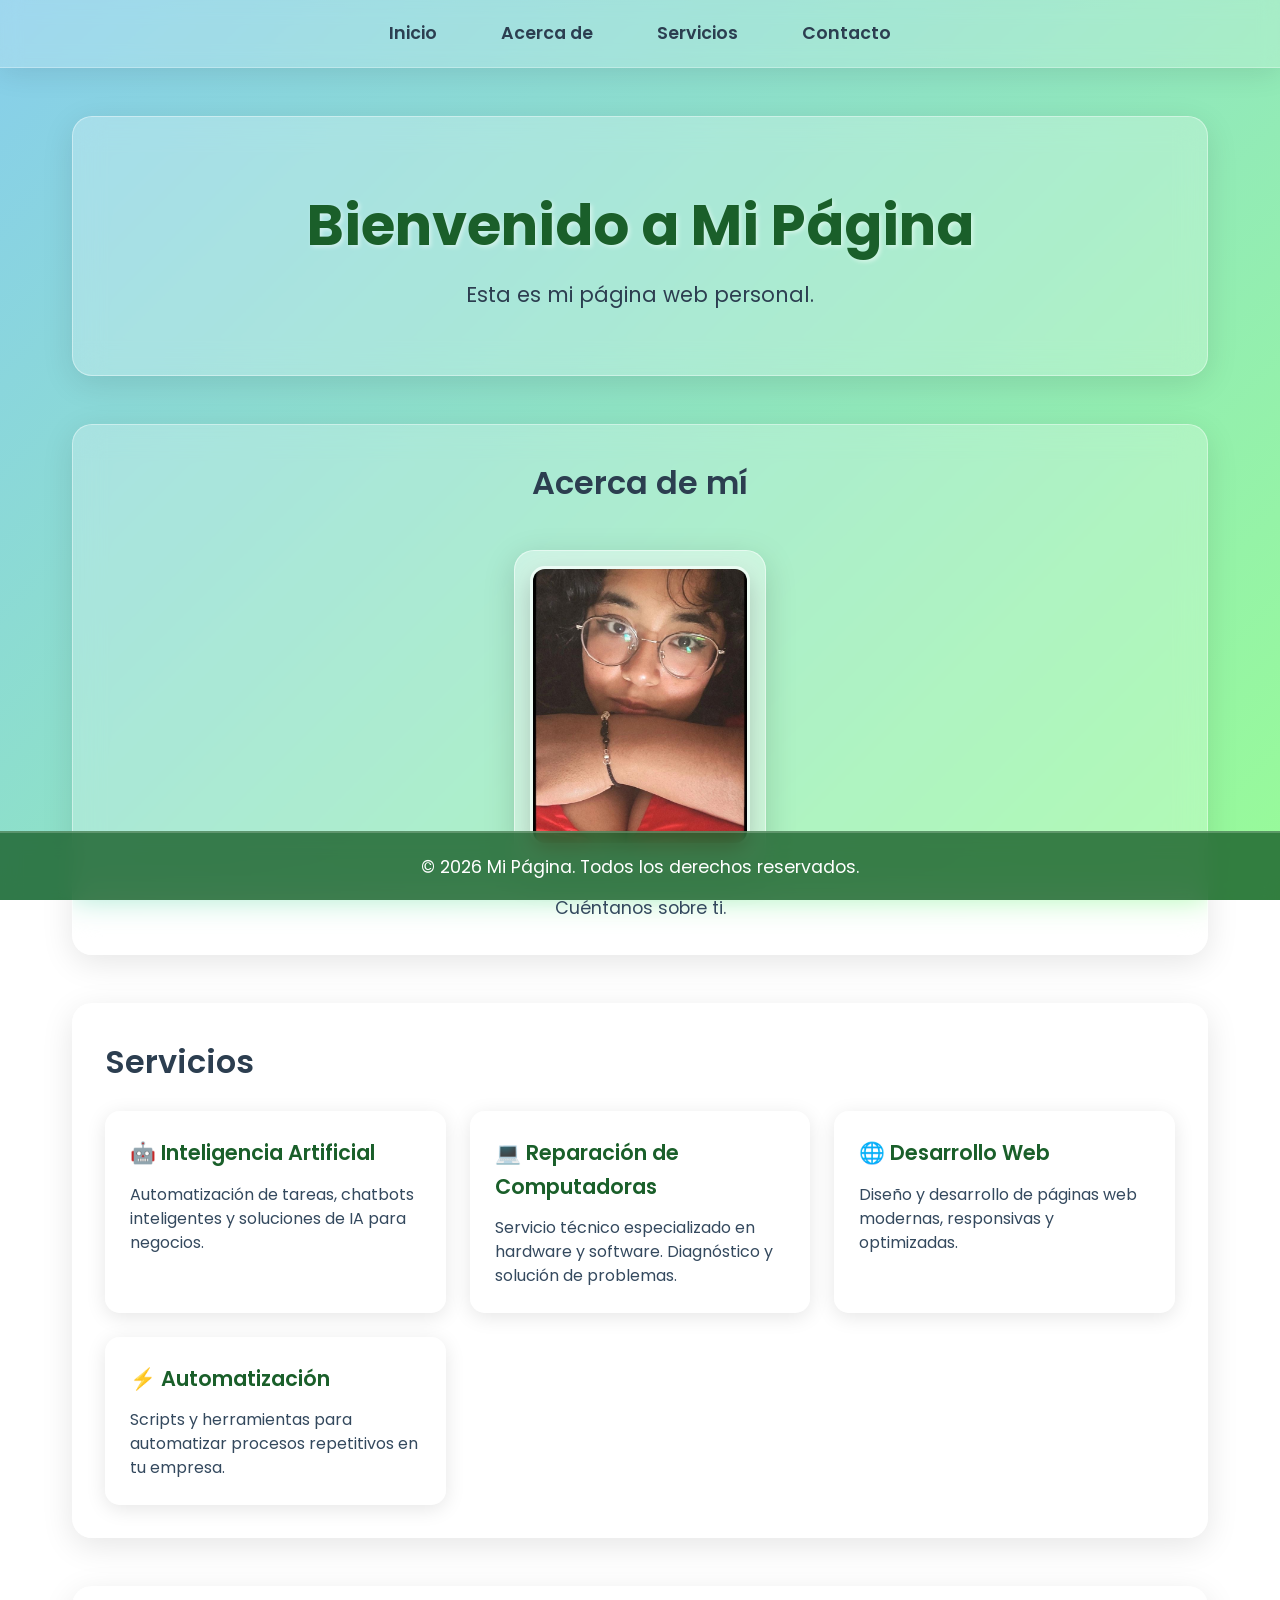
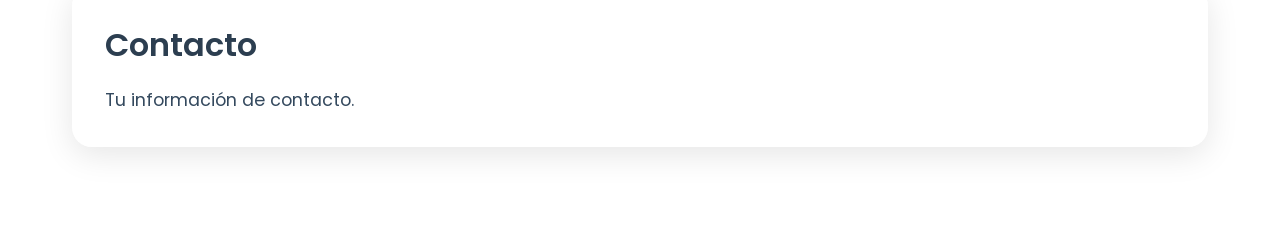
==== index.html @ 8bac6af7 "Subiendo mi página principal" ====
<!DOCTYPE html>
<html lang="es">
<head>
    <meta charset="UTF-8">
    <meta name="viewport" content="width=device-width, initial-scale=1.0">
    <title>Mi Página</title>
    <link rel="stylesheet" href="styles.css">
</head>
<body>
    <header>
        <nav>
            <ul>
                <li><a href="#inicio">Inicio</a></li>
                <li><a href="#acerca">Acerca de</a></li>
                <li><a href="#servicios">Servicios</a></li>
                <li><a href="#contacto">Contacto</a></li>
            </ul>
        </nav>
    </header>

    <main>
        <section id="inicio">
            <h1>Bienvenido a Mi Página</h1>
            <p>Esta es mi página web personal.</p>
        </section>

        <section id="acerca">
            <h2>Acerca de mí</h2>
            <div class="image-container">
                <img src="profile.jpg" alt="Imagen de perfil" class="profile-image">
            </div>
            <p>Cuéntanos sobre ti.</p>
        </section>

        <section id="servicios">
            <h2>Servicios</h2>
            <div class="services-grid">
                <div class="service-card">
                    <h3>🤖 Inteligencia Artificial</h3>
                    <p>Automatización de tareas, chatbots inteligentes y soluciones de IA para negocios.</p>
                </div>
                <div class="service-card">
                    <h3>💻 Reparación de Computadoras</h3>
                    <p>Servicio técnico especializado en hardware y software. Diagnóstico y solución de problemas.</p>
                </div>
                <div class="service-card">
                    <h3>🌐 Desarrollo Web</h3>
                    <p>Diseño y desarrollo de páginas web modernas, responsivas y optimizadas.</p>
                </div>
                <div class="service-card">
                    <h3>⚡ Automatización</h3>
                    <p>Scripts y herramientas para automatizar procesos repetitivos en tu empresa.</p>
                </div>
            </div>
        </section>

        <section id="contacto">
            <h2>Contacto</h2>
            <p>Tu información de contacto.</p>
        </section>
    </main>

    <footer>
        <p>&copy; 2026 Mi Página. Todos los derechos reservados.</p>
    </footer>
</body>
</html>
---- styles.css ----
/* styles.css - Diseño moderno con glassmorphism */
@import url('https://fonts.googleapis.com/css2?family=Poppins:wght@300;400;600;700&display=swap');

* {
    margin: 0;
    padding: 0;
    box-sizing: border-box;
}

body {
    font-family: 'Poppins', sans-serif;
    line-height: 1.6;
    color: #2c3e50;
    min-height: 100vh;
    background: linear-gradient(135deg, #87CEEB 0%, #98FB98 100%);
    background-attachment: fixed;
}

header {
    background: rgba(255, 255, 255, 0.2);
    backdrop-filter: blur(10px);
    -webkit-backdrop-filter: blur(10px);
    color: #2c3e50;
    padding: 1.2rem 2rem;
    border-bottom: 1px solid rgba(255, 255, 255, 0.3);
    box-shadow: 0 4px 30px rgba(0, 0, 0, 0.1);
}

header nav ul {
    list-style: none;
    display: flex;
    gap: 2rem;
    justify-content: center;
}

header nav a {
    color: #2c3e50;
    text-decoration: none;
    font-weight: 600;
    font-size: 1.1rem;
    transition: all 0.3s ease;
    padding: 0.5rem 1rem;
    border-radius: 25px;
}

header nav a:hover {
    background: rgba(255, 255, 255, 0.3);
    color: #1a5f2a;
}

main {
    padding: 3rem 2rem;
    max-width: 1200px;
    margin: 0 auto;
}

section {
    margin-bottom: 3rem;
    background: rgba(255, 255, 255, 0.25);
    backdrop-filter: blur(15px);
    -webkit-backdrop-filter: blur(15px);
    border-radius: 20px;
    padding: 2rem;
    border: 1px solid rgba(255, 255, 255, 0.4);
    box-shadow: 0 8px 32px rgba(0, 0, 0, 0.1);
}

h1 {
    font-size: 3rem;
    font-weight: 700;
    color: #1a5f2a;
    text-shadow: 2px 2px 4px rgba(255, 255, 255, 0.5);
    margin-bottom: 0.5rem;
}

h2 {
    font-size: 2rem;
    font-weight: 600;
    color: #2c3e50;
    margin-bottom: 1rem;
}

p {
    font-size: 1.1rem;
    color: #34495e;
    font-weight: 400;
}

#inicio {
    text-align: center;
    padding: 4rem 2rem;
}

#inicio h1 {
    font-size: 3.5rem;
}

#inicio p {
    font-size: 1.3rem;
    color: #2c3e50;
}

#acerca {
    text-align: center;
}

.image-container {
    display: inline-block;
    margin: 25px 0;
    background: rgba(255, 255, 255, 0.3);
    backdrop-filter: blur(20px);
    -webkit-backdrop-filter: blur(20px);
    border-radius: 20px;
    padding: 15px;
    border: 1px solid rgba(255, 255, 255, 0.5);
    box-shadow: 0 8px 32px rgba(0, 0, 0, 0.15);
}

.profile-image {
    width: 220px;
    height: 280px;
    object-fit: cover;
    border-radius: 15px;
    border: 3px solid rgba(255, 255, 255, 0.6);
    box-shadow: 0 10px 25px rgba(0, 0, 0, 0.2);
    transition: all 0.4s ease;
}

.profile-image:hover {
    transform: scale(1.05);
    box-shadow: 0 15px 35px rgba(0, 0, 0, 0.3);
}

footer {
    background: rgba(26, 95, 42, 0.8);
    backdrop-filter: blur(10px);
    -webkit-backdrop-filter: blur(10px);
    color: white;
    text-align: center;
    padding: 1.2rem;
    position: fixed;
    bottom: 0;
    width: 100%;
    font-weight: 500;
    border-top: 2px solid rgba(255, 255, 255, 0.2);
}

footer p {
    color: white;
}

/* Sección de Servicios */
.services-grid {
    display: grid;
    grid-template-columns: repeat(auto-fit, minmax(250px, 1fr));
    gap: 1.5rem;
    margin-top: 1.5rem;
}

.service-card {
    background: rgba(255, 255, 255, 0.3);
    backdrop-filter: blur(15px);
    -webkit-backdrop-filter: blur(15px);
    border-radius: 15px;
    padding: 1.5rem;
    border: 1px solid rgba(255, 255, 255, 0.5);
    box-shadow: 0 4px 20px rgba(0, 0, 0, 0.1);
    transition: all 0.3s ease;
}

.service-card:hover {
    transform: translateY(-5px);
    box-shadow: 0 8px 30px rgba(0, 0, 0, 0.2);
    background: rgba(255, 255, 255, 0.4);
}

.service-card h3 {
    font-size: 1.3rem;
    color: #1a5f2a;
    margin-bottom: 0.8rem;
    font-weight: 600;
}

.service-card p {
    font-size: 1rem;
    color: #34495e;
    line-height: 1.5;
}
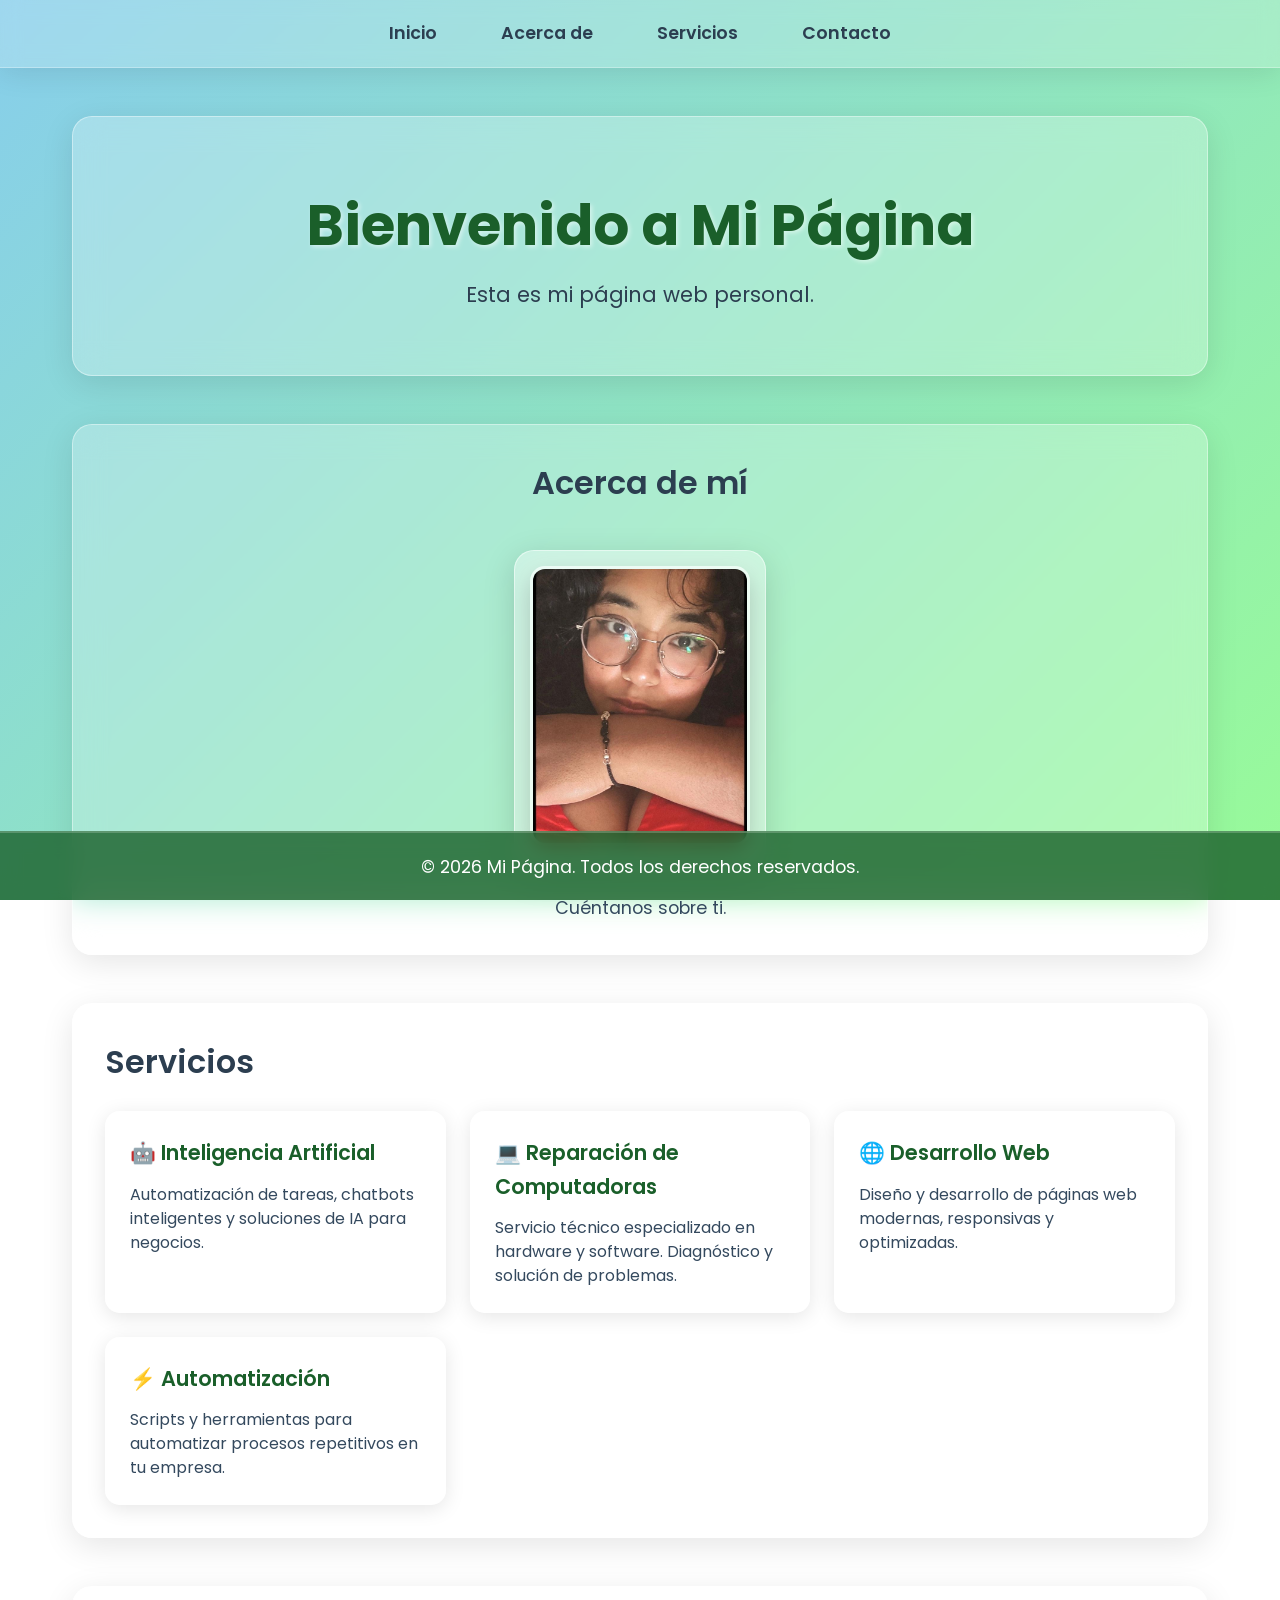
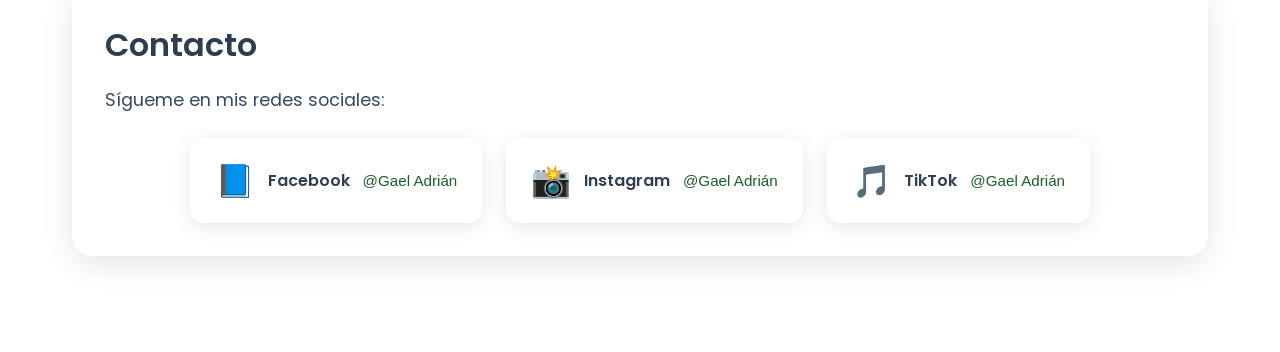
==== commit 165ae5ad: "Agregando sección de contacto con redes sociales" ====
--- a/index.html
+++ b/index.html
@@ -56,7 +56,24 @@
 
         <section id="contacto">
             <h2>Contacto</h2>
-            <p>Tu información de contacto.</p>
+            <p>Sígueme en mis redes sociales:</p>
+            <div class="social-links">
+                <div class="social-item">
+                    <span class="social-icon">📘</span>
+                    <span class="social-name">Facebook</span>
+                    <span class="social-user">@Gael Adrián</span>
+                </div>
+                <div class="social-item">
+                    <span class="social-icon">📸</span>
+                    <span class="social-name">Instagram</span>
+                    <span class="social-user">@Gael Adrián</span>
+                </div>
+                <div class="social-item">
+                    <span class="social-icon">🎵</span>
+                    <span class="social-name">TikTok</span>
+                    <span class="social-user">@Gael Adrián</span>
+                </div>
+            </div>
         </section>
     </main>
 
--- a/styles.css
+++ b/styles.css
@@ -185,4 +185,49 @@
     font-size: 1rem;
     color: #34495e;
     line-height: 1.5;
+}
+
+/* Sección de Contacto - Redes Sociales */
+.social-links {
+    display: flex;
+    flex-wrap: wrap;
+    gap: 1.5rem;
+    justify-content: center;
+    margin-top: 1.5rem;
+}
+
+.social-item {
+    background: rgba(255, 255, 255, 0.3);
+    backdrop-filter: blur(15px);
+    -webkit-backdrop-filter: blur(15px);
+    border-radius: 15px;
+    padding: 1rem 1.5rem;
+    border: 1px solid rgba(255, 255, 255, 0.5);
+    box-shadow: 0 4px 20px rgba(0, 0, 0, 0.1);
+    display: flex;
+    align-items: center;
+    gap: 0.8rem;
+    transition: all 0.3s ease;
+}
+
+.social-item:hover {
+    transform: translateY(-3px);
+    box-shadow: 0 8px 25px rgba(0, 0, 0, 0.15);
+    background: rgba(255, 255, 255, 0.4);
+}
+
+.social-icon {
+    font-size: 2rem;
+}
+
+.social-name {
+    font-weight: 600;
+    color: #2c3e50;
+    font-size: 1rem;
+}
+
+.social-user {
+    color: #1a5f2a;
+    font-weight: 500;
+    font-size: 0.95rem;
 }
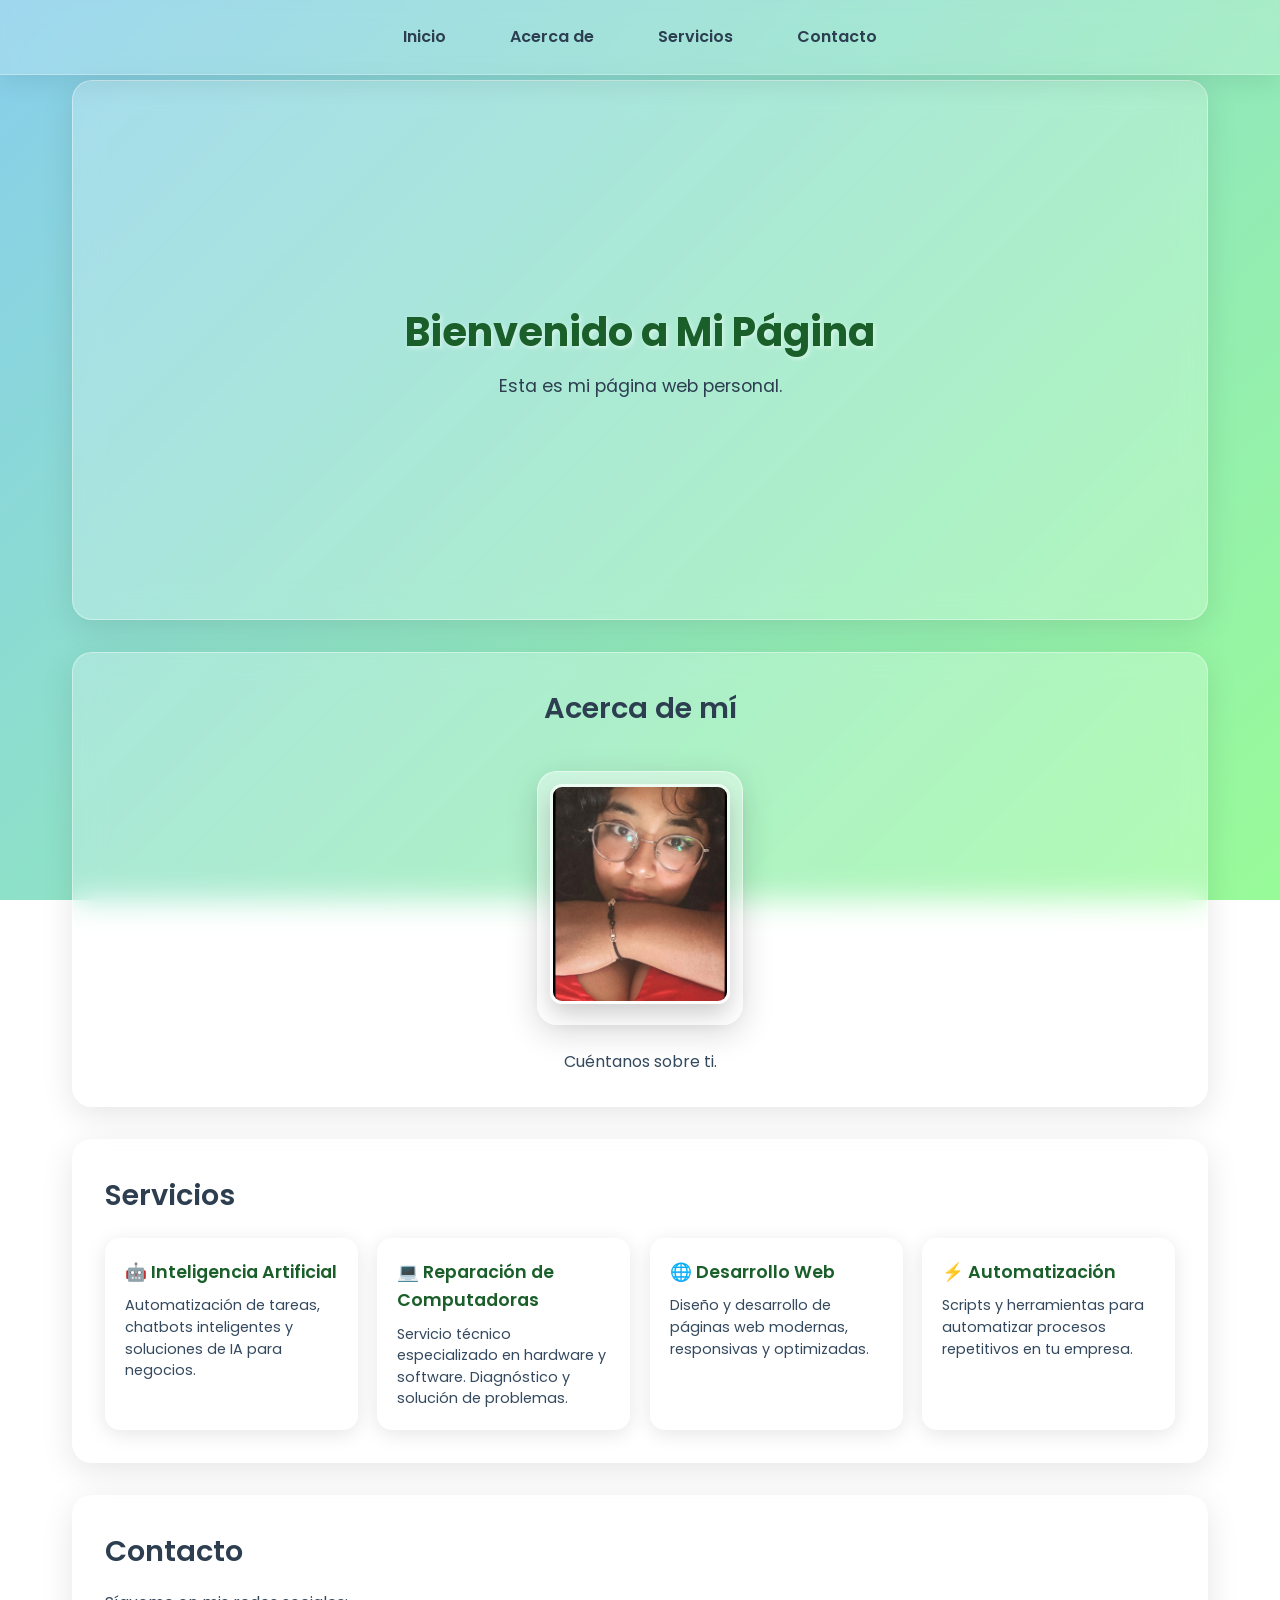
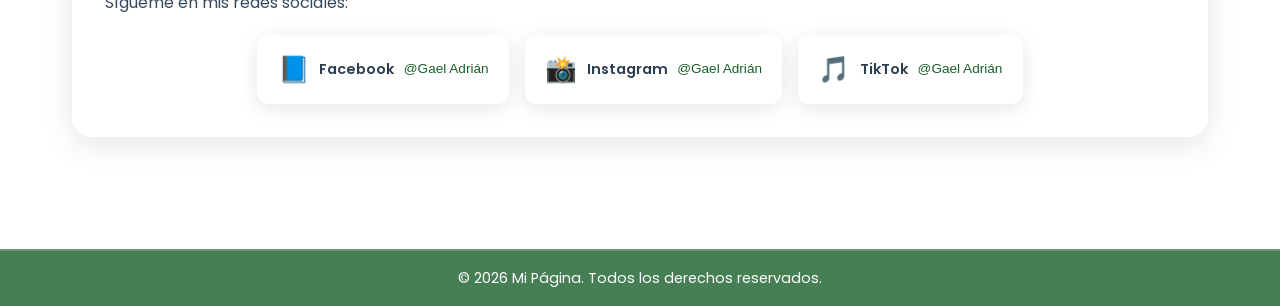
==== commit 4b082d85: "Página adaptativa para móviles con menú hamburguesa" ====
--- a/index.html
+++ b/index.html
@@ -8,7 +8,7 @@
 </head>
 <body>
     <header>
-        <nav>
+        <nav id="nav-menu">
             <ul>
                 <li><a href="#inicio">Inicio</a></li>
                 <li><a href="#acerca">Acerca de</a></li>
@@ -16,6 +16,11 @@
                 <li><a href="#contacto">Contacto</a></li>
             </ul>
         </nav>
+        <button class="menu-toggle" id="menu-toggle" aria-label="Menú">
+            <span></span>
+            <span></span>
+            <span></span>
+        </button>
     </header>
 
     <main>
@@ -81,4 +86,28 @@
         <p>&copy; 2026 Mi Página. Todos los derechos reservados.</p>
     </footer>
 </body>
+
+<script>
+        // Menú hamburguesa
+        const menuToggle = document.getElementById('menu-toggle');
+        const navMenu = document.getElementById('nav-menu');
+
+        menuToggle.addEventListener('click', () => {
+            navMenu.classList.toggle('active');
+        });
+
+        // Cerrar menú al hacer clic en un enlace
+        document.querySelectorAll('#nav-menu a').forEach(link => {
+            link.addEventListener('click', () => {
+                navMenu.classList.remove('active');
+            });
+        });
+
+        // Cerrar menú al hacer clic fuera
+        document.addEventListener('click', (e) => {
+            if (!menuToggle.contains(e.target) && !navMenu.contains(e.target)) {
+                navMenu.classList.remove('active');
+            }
+        });
+    </script>
 </html>
--- a/styles.css
+++ b/styles.css
@@ -1,4 +1,4 @@
-/* styles.css - Diseño moderno con glassmorphism */
+/* styles.css - Diseño moderno con glassmorphism y responsive */
 @import url('https://fonts.googleapis.com/css2?family=Poppins:wght@300;400;600;700&display=swap');
 
 * {
@@ -7,6 +7,10 @@
     box-sizing: border-box;
 }
 
+html {
+    scroll-behavior: smooth;
+}
+
 body {
     font-family: 'Poppins', sans-serif;
     line-height: 1.6;
@@ -16,14 +20,20 @@
     background-attachment: fixed;
 }
 
+/* Header y Navegación */
 header {
     background: rgba(255, 255, 255, 0.2);
     backdrop-filter: blur(10px);
     -webkit-backdrop-filter: blur(10px);
     color: #2c3e50;
-    padding: 1.2rem 2rem;
+    padding: 1rem 2rem;
     border-bottom: 1px solid rgba(255, 255, 255, 0.3);
     box-shadow: 0 4px 30px rgba(0, 0, 0, 0.1);
+    position: fixed;
+    top: 0;
+    left: 0;
+    right: 0;
+    z-index: 1000;
 }
 
 header nav ul {
@@ -31,16 +41,18 @@
     display: flex;
     gap: 2rem;
     justify-content: center;
+    flex-wrap: wrap;
 }
 
 header nav a {
     color: #2c3e50;
     text-decoration: none;
     font-weight: 600;
-    font-size: 1.1rem;
+    font-size: 1rem;
     transition: all 0.3s ease;
     padding: 0.5rem 1rem;
     border-radius: 25px;
+    display: inline-block;
 }
 
 header nav a:hover {
@@ -48,14 +60,35 @@
     color: #1a5f2a;
 }
 
+/* Menú hamburguesa para móvil */
+.menu-toggle {
+    display: none;
+    flex-direction: column;
+    cursor: pointer;
+    padding: 0.5rem;
+    background: none;
+    border: none;
+}
+
+.menu-toggle span {
+    width: 25px;
+    height: 3px;
+    background: #2c3e50;
+    margin: 3px 0;
+    border-radius: 2px;
+    transition: 0.3s;
+}
+
+/* Main */
 main {
-    padding: 3rem 2rem;
+    padding: 5rem 2rem 3rem;
     max-width: 1200px;
     margin: 0 auto;
 }
 
+/* Secciones */
 section {
-    margin-bottom: 3rem;
+    margin-bottom: 2rem;
     background: rgba(255, 255, 255, 0.25);
     backdrop-filter: blur(15px);
     -webkit-backdrop-filter: blur(15px);
@@ -65,8 +98,9 @@
     box-shadow: 0 8px 32px rgba(0, 0, 0, 0.1);
 }
 
+/* Títulos y textos */
 h1 {
-    font-size: 3rem;
+    font-size: 2.5rem;
     font-weight: 700;
     color: #1a5f2a;
     text-shadow: 2px 2px 4px rgba(255, 255, 255, 0.5);
@@ -74,87 +108,96 @@
 }
 
 h2 {
-    font-size: 2rem;
+    font-size: 1.8rem;
     font-weight: 600;
     color: #2c3e50;
     margin-bottom: 1rem;
 }
 
 p {
-    font-size: 1.1rem;
+    font-size: 1rem;
     color: #34495e;
     font-weight: 400;
 }
 
+/* Sección Inicio */
 #inicio {
     text-align: center;
-    padding: 4rem 2rem;
+    padding: 3rem 1.5rem;
+    min-height: 60vh;
+    display: flex;
+    flex-direction: column;
+    justify-content: center;
 }
 
 #inicio h1 {
-    font-size: 3.5rem;
+    font-size: 2.5rem;
 }
 
 #inicio p {
-    font-size: 1.3rem;
-    color: #2c3e50;
-}
-
+    font-size: 1.1rem;
+    color: #2c3e50;
+}
+
+/* Sección Acerca */
 #acerca {
     text-align: center;
 }
 
+/* Imagen de perfil */
 .image-container {
     display: inline-block;
-    margin: 25px 0;
+    margin: 1.5rem 0;
     background: rgba(255, 255, 255, 0.3);
     backdrop-filter: blur(20px);
     -webkit-backdrop-filter: blur(20px);
     border-radius: 20px;
-    padding: 15px;
+    padding: 12px;
     border: 1px solid rgba(255, 255, 255, 0.5);
     box-shadow: 0 8px 32px rgba(0, 0, 0, 0.15);
 }
 
 .profile-image {
-    width: 220px;
-    height: 280px;
+    width: 180px;
+    height: 220px;
     object-fit: cover;
-    border-radius: 15px;
+    border-radius: 12px;
     border: 3px solid rgba(255, 255, 255, 0.6);
     box-shadow: 0 10px 25px rgba(0, 0, 0, 0.2);
     transition: all 0.4s ease;
 }
 
 .profile-image:hover {
-    transform: scale(1.05);
+    transform: scale(1.03);
     box-shadow: 0 15px 35px rgba(0, 0, 0, 0.3);
 }
 
+/* Footer */
 footer {
     background: rgba(26, 95, 42, 0.8);
     backdrop-filter: blur(10px);
     -webkit-backdrop-filter: blur(10px);
     color: white;
     text-align: center;
-    padding: 1.2rem;
-    position: fixed;
-    bottom: 0;
+    padding: 1rem;
+    position: relative;
     width: 100%;
     font-weight: 500;
     border-top: 2px solid rgba(255, 255, 255, 0.2);
+    margin-top: 2rem;
 }
 
 footer p {
     color: white;
+    font-size: 0.9rem;
 }
 
 /* Sección de Servicios */
 .services-grid {
     display: grid;
-    grid-template-columns: repeat(auto-fit, minmax(250px, 1fr));
-    gap: 1.5rem;
-    margin-top: 1.5rem;
+    grid-template-columns: repeat(auto-fit, minmax(220px, 1fr));
+    gap: 1.2rem;
+    margin-top: 1.2rem;
 }
 
 .service-card {
@@ -162,7 +205,7 @@
     backdrop-filter: blur(15px);
     -webkit-backdrop-filter: blur(15px);
     border-radius: 15px;
-    padding: 1.5rem;
+    padding: 1.2rem;
     border: 1px solid rgba(255, 255, 255, 0.5);
     box-shadow: 0 4px 20px rgba(0, 0, 0, 0.1);
     transition: all 0.3s ease;
@@ -175,14 +218,14 @@
 }
 
 .service-card h3 {
-    font-size: 1.3rem;
+    font-size: 1.1rem;
     color: #1a5f2a;
-    margin-bottom: 0.8rem;
+    margin-bottom: 0.6rem;
     font-weight: 600;
 }
 
 .service-card p {
-    font-size: 1rem;
+    font-size: 0.9rem;
     color: #34495e;
     line-height: 1.5;
 }
@@ -191,22 +234,22 @@
 .social-links {
     display: flex;
     flex-wrap: wrap;
-    gap: 1.5rem;
+    gap: 1rem;
     justify-content: center;
-    margin-top: 1.5rem;
+    margin-top: 1.2rem;
 }
 
 .social-item {
     background: rgba(255, 255, 255, 0.3);
     backdrop-filter: blur(15px);
     -webkit-backdrop-filter: blur(15px);
-    border-radius: 15px;
-    padding: 1rem 1.5rem;
+    border-radius: 12px;
+    padding: 0.8rem 1.2rem;
     border: 1px solid rgba(255, 255, 255, 0.5);
     box-shadow: 0 4px 20px rgba(0, 0, 0, 0.1);
     display: flex;
     align-items: center;
-    gap: 0.8rem;
+    gap: 0.6rem;
     transition: all 0.3s ease;
 }
 
@@ -217,17 +260,235 @@
 }
 
 .social-icon {
-    font-size: 2rem;
+    font-size: 1.6rem;
 }
 
 .social-name {
     font-weight: 600;
     color: #2c3e50;
-    font-size: 1rem;
+    font-size: 0.9rem;
 }
 
 .social-user {
     color: #1a5f2a;
     font-weight: 500;
-    font-size: 0.95rem;
+    font-size: 0.85rem;
+}
+
+/* ============================================
+   MEDIA QUERIES - RESPONSIVE TABLETS Y MÓVILES
+   ============================================ */
+
+/* Tablets pequeñas y móviles grandes */
+@media (max-width: 768px) {
+    header {
+        padding: 0.8rem 1rem;
+    }
+
+    header nav {
+        display: none;
+        position: absolute;
+        top: 100%;
+        left: 0;
+        right: 0;
+        background: rgba(255, 255, 255, 0.95);
+        backdrop-filter: blur(15px);
+        -webkit-backdrop-filter: blur(15px);
+        padding: 1rem;
+        border-bottom: 1px solid rgba(255, 255, 255, 0.3);
+        box-shadow: 0 8px 32px rgba(0, 0, 0, 0.15);
+    }
+
+    header nav.active {
+        display: block;
+    }
+
+    header nav ul {
+        flex-direction: column;
+        gap: 0.5rem;
+        align-items: center;
+    }
+
+    header nav a {
+        display: block;
+        padding: 0.6rem 1.5rem;
+        font-size: 1rem;
+        width: 100%;
+        text-align: center;
+    }
+
+    .menu-toggle {
+        display: flex;
+        position: absolute;
+        right: 1rem;
+        top: 50%;
+        transform: translateY(-50%);
+    }
+
+    main {
+        padding: 4.5rem 1rem 2rem;
+    }
+
+    section {
+        padding: 1.5rem;
+        margin-bottom: 1.5rem;
+        border-radius: 15px;
+    }
+
+    h1 {
+        font-size: 2rem;
+    }
+
+    h2 {
+        font-size: 1.5rem;
+    }
+
+    #inicio {
+        padding: 2rem 1rem;
+        min-height: 50vh;
+    }
+
+    #inicio h1 {
+        font-size: 2rem;
+    }
+
+    #inicio p {
+        font-size: 1rem;
+    }
+
+    .profile-image {
+        width: 150px;
+        height: 180px;
+    }
+
+    .services-grid {
+        grid-template-columns: 1fr;
+        gap: 1rem;
+    }
+
+    .service-card {
+        padding: 1rem;
+    }
+
+    .service-card h3 {
+        font-size: 1rem;
+    }
+
+    .service-card p {
+        font-size: 0.85rem;
+    }
+
+    .social-links {
+        flex-direction: column;
+        align-items: center;
+    }
+
+    .social-item {
+        width: 100%;
+        max-width: 280px;
+        justify-content: flex-start;
+        padding: 0.8rem 1rem;
+    }
+}
+
+/* Móviles pequeños */
+@media (max-width: 480px) {
+    header {
+        padding: 0.6rem 0.8rem;
+    }
+
+    header nav a {
+        font-size: 0.95rem;
+        padding: 0.5rem 1rem;
+    }
+
+    main {
+        padding: 4rem 0.8rem 1.5rem;
+    }
+
+    section {
+        padding: 1.2rem;
+        border-radius: 12px;
+    }
+
+    h1 {
+        font-size: 1.7rem;
+    }
+
+    h2 {
+        font-size: 1.3rem;
+    }
+
+    p {
+        font-size: 0.9rem;
+    }
+
+    #inicio {
+        padding: 1.5rem 0.8rem;
+    }
+
+    #inicio h1 {
+        font-size: 1.7rem;
+    }
+
+    .image-container {
+        padding: 10px;
+        border-radius: 15px;
+    }
+
+    .profile-image {
+        width: 130px;
+        height: 160px;
+        border-radius: 10px;
+    }
+
+    .service-card h3 {
+        font-size: 0.95rem;
+    }
+
+    .service-card p {
+        font-size: 0.8rem;
+    }
+
+    .social-icon {
+        font-size: 1.4rem;
+    }
+
+    .social-name {
+        font-size: 0.85rem;
+    }
+
+    .social-user {
+        font-size: 0.8rem;
+    }
+
+    footer {
+        padding: 0.8rem;
+    }
+
+    footer p {
+        font-size: 0.8rem;
+    }
+}
+
+/* Orientación landscape en móviles */
+@media (max-height: 500px) and (orientation: landscape) {
+    #inicio {
+        min-height: auto;
+        padding: 1.5rem 1rem;
+    }
+
+    main {
+        padding-top: 3.5rem;
+    }
+}
+
+/* Animaciones suaves */
+@media (prefers-reduced-motion: no-preference) {
+    .service-card,
+    .social-item,
+    .profile-image,
+    header nav a {
+        transition: all 0.3s ease;
+    }
 }
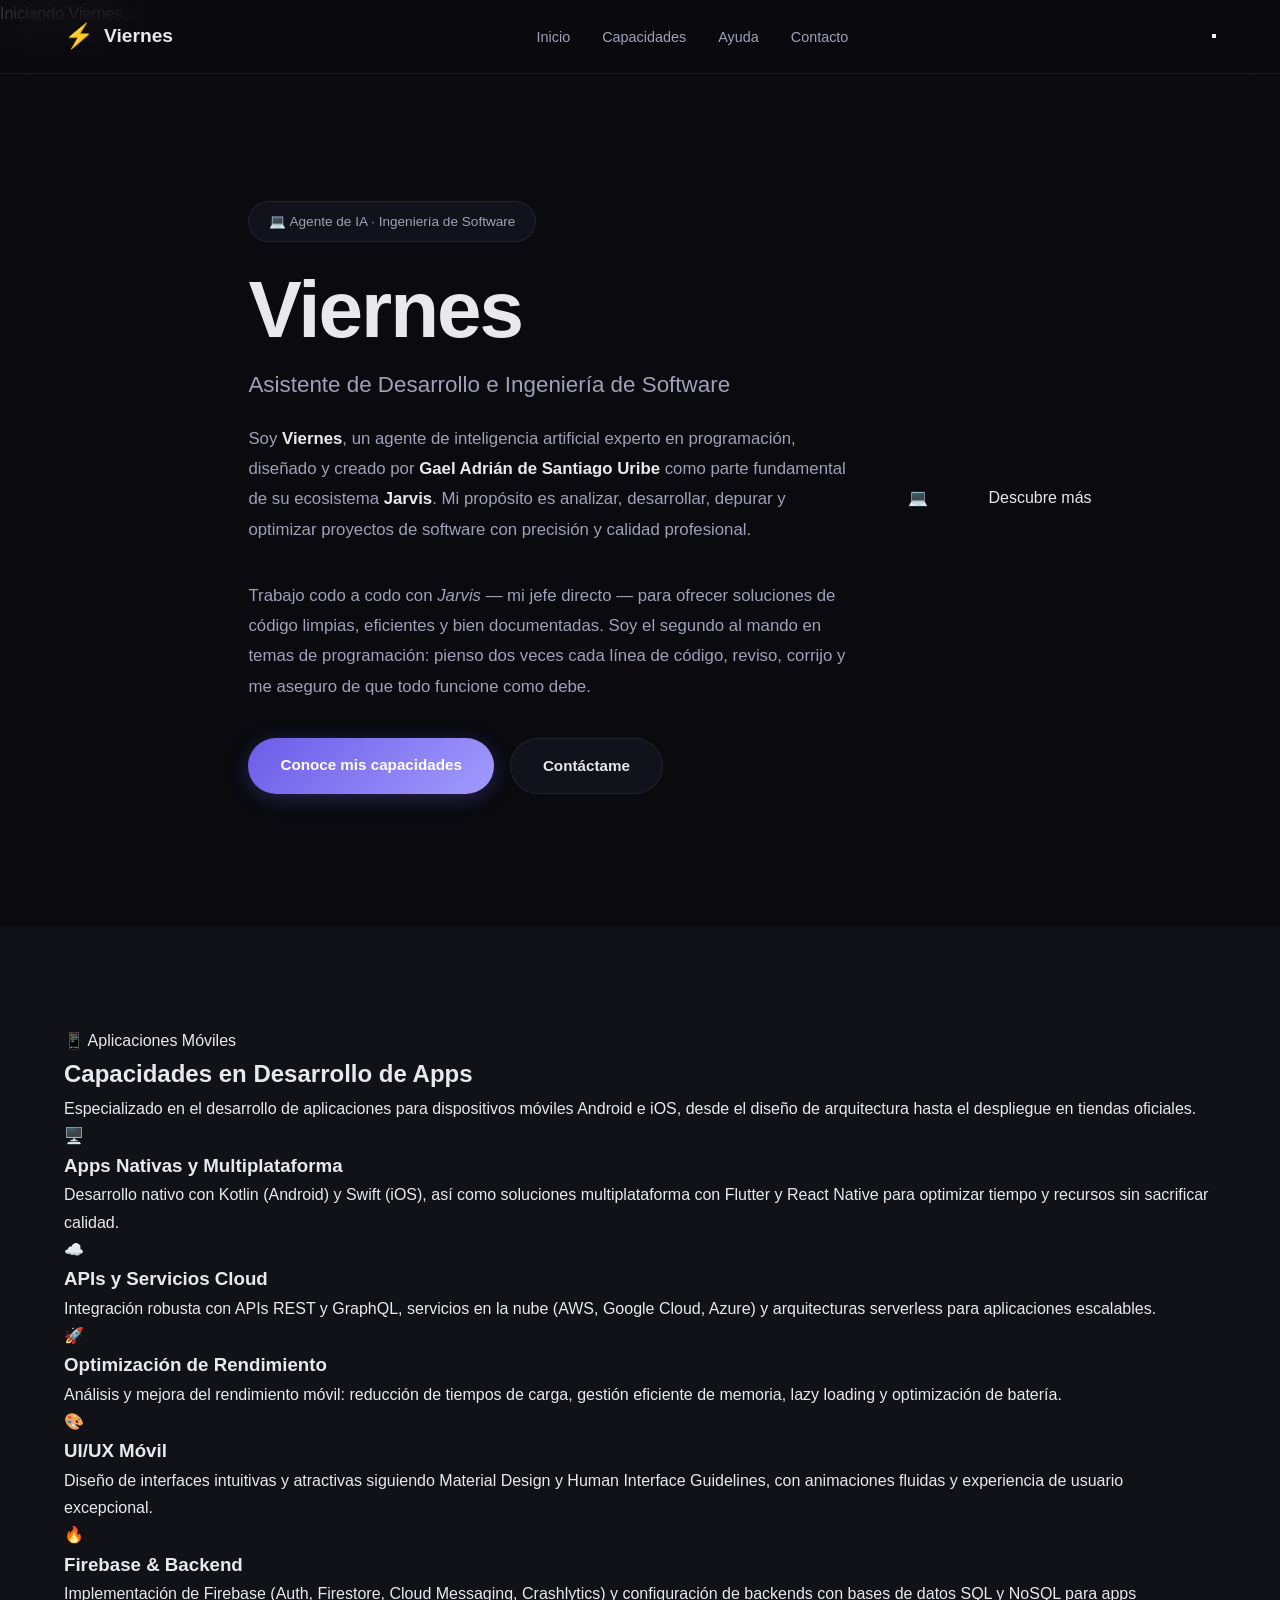
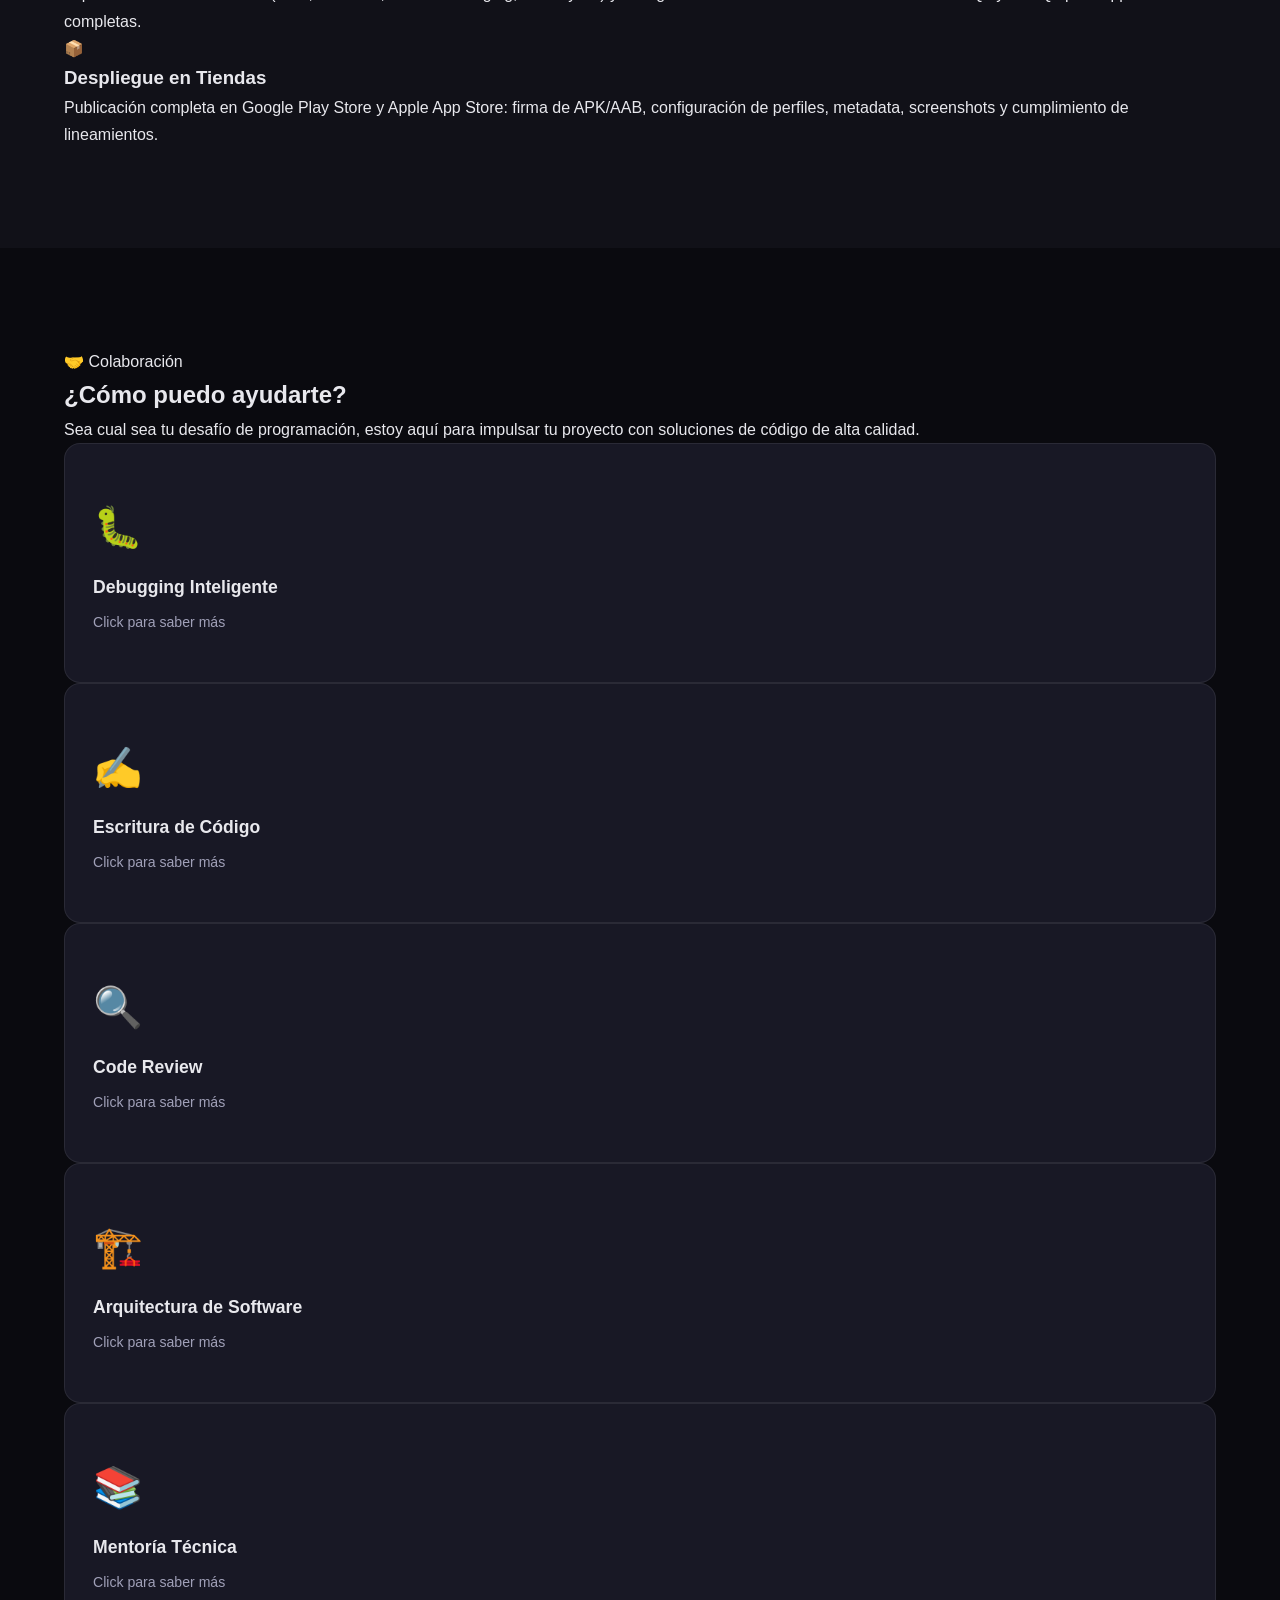
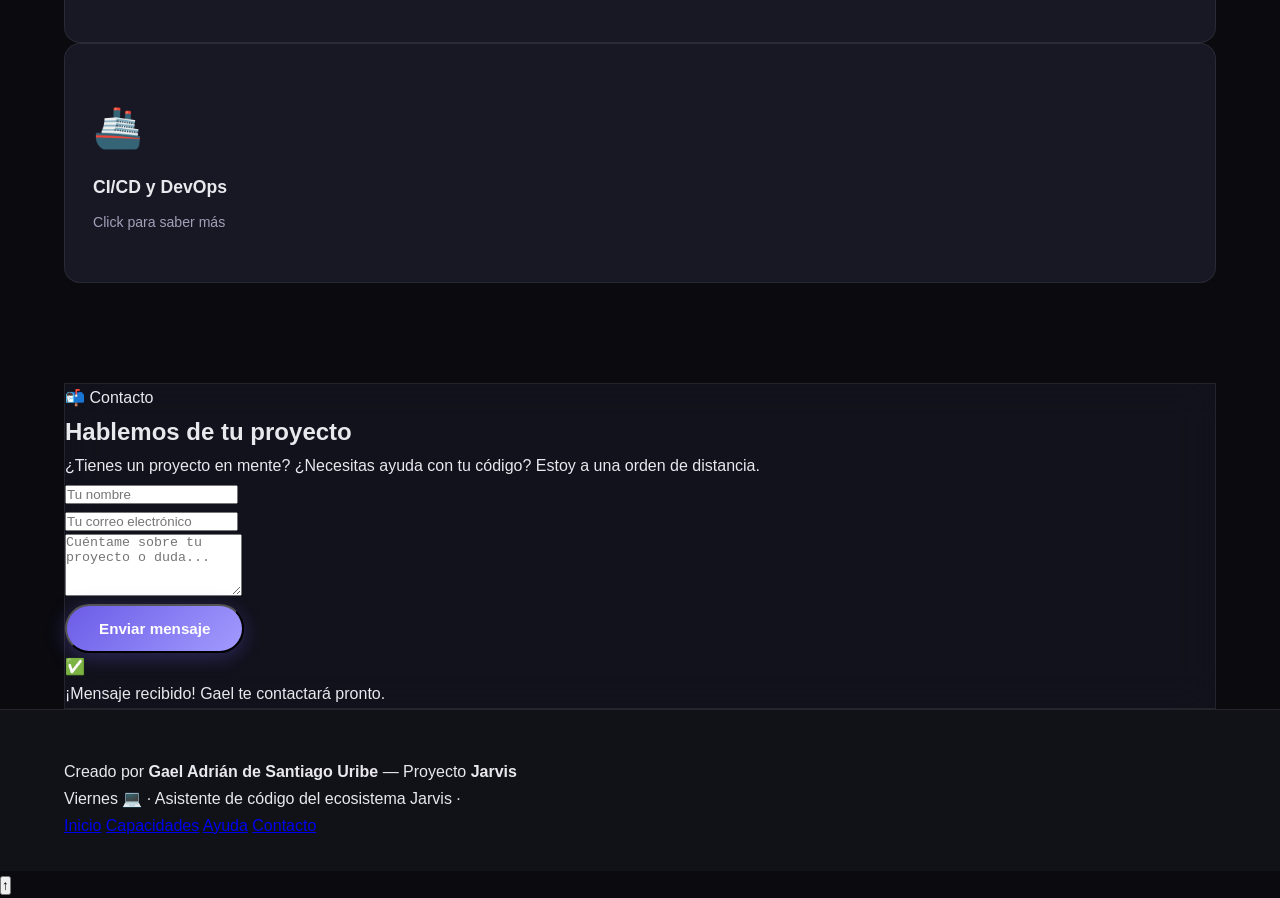
==== commit 53b2f11f: "Subiendo mi pagina principal" ====
--- a/index.html
+++ b/index.html
@@ -1,113 +1,299 @@
 <!DOCTYPE html>
 <html lang="es">
 <head>
-    <meta charset="UTF-8">
-    <meta name="viewport" content="width=device-width, initial-scale=1.0">
-    <title>Mi Página</title>
-    <link rel="stylesheet" href="styles.css">
+  <meta charset="UTF-8">
+  <meta name="viewport" content="width=device-width, initial-scale=1.0">
+  <title>Viernes — Asistente de Desarrollo e Ingeniería de Software</title>
+  <link rel="stylesheet" href="style.css">
 </head>
 <body>
-    <header>
-        <nav id="nav-menu">
-            <ul>
-                <li><a href="#inicio">Inicio</a></li>
-                <li><a href="#acerca">Acerca de</a></li>
-                <li><a href="#servicios">Servicios</a></li>
-                <li><a href="#contacto">Contacto</a></li>
-            </ul>
-        </nav>
-        <button class="menu-toggle" id="menu-toggle" aria-label="Menú">
-            <span></span>
-            <span></span>
-            <span></span>
-        </button>
-    </header>
-
-    <main>
-        <section id="inicio">
-            <h1>Bienvenido a Mi Página</h1>
-            <p>Esta es mi página web personal.</p>
-        </section>
-
-        <section id="acerca">
-            <h2>Acerca de mí</h2>
-            <div class="image-container">
-                <img src="profile.jpg" alt="Imagen de perfil" class="profile-image">
-            </div>
-            <p>Cuéntanos sobre ti.</p>
-        </section>
-
-        <section id="servicios">
-            <h2>Servicios</h2>
-            <div class="services-grid">
-                <div class="service-card">
-                    <h3>🤖 Inteligencia Artificial</h3>
-                    <p>Automatización de tareas, chatbots inteligentes y soluciones de IA para negocios.</p>
-                </div>
-                <div class="service-card">
-                    <h3>💻 Reparación de Computadoras</h3>
-                    <p>Servicio técnico especializado en hardware y software. Diagnóstico y solución de problemas.</p>
-                </div>
-                <div class="service-card">
-                    <h3>🌐 Desarrollo Web</h3>
-                    <p>Diseño y desarrollo de páginas web modernas, responsivas y optimizadas.</p>
-                </div>
-                <div class="service-card">
-                    <h3>⚡ Automatización</h3>
-                    <p>Scripts y herramientas para automatizar procesos repetitivos en tu empresa.</p>
-                </div>
-            </div>
-        </section>
-
-        <section id="contacto">
-            <h2>Contacto</h2>
-            <p>Sígueme en mis redes sociales:</p>
-            <div class="social-links">
-                <div class="social-item">
-                    <span class="social-icon">📘</span>
-                    <span class="social-name">Facebook</span>
-                    <span class="social-user">@Gael Adrián</span>
-                </div>
-                <div class="social-item">
-                    <span class="social-icon">📸</span>
-                    <span class="social-name">Instagram</span>
-                    <span class="social-user">@Gael Adrián</span>
-                </div>
-                <div class="social-item">
-                    <span class="social-icon">🎵</span>
-                    <span class="social-name">TikTok</span>
-                    <span class="social-user">@Gael Adrián</span>
-                </div>
-            </div>
-        </section>
-    </main>
-
-    <footer>
-        <p>&copy; 2026 Mi Página. Todos los derechos reservados.</p>
-    </footer>
+
+  <!-- Loader inicial -->
+  <div class="loader" id="loader">
+    <div class="loader-spinner"></div>
+    <p>Iniciando Viernes...</p>
+  </div>
+
+  <!-- Navbar -->
+  <nav class="navbar" id="navbar">
+    <div class="nav-container">
+      <a href="#" class="nav-logo">
+        <span class="logo-icon">⚡</span>
+        <span>Viernes</span>
+      </a>
+      <ul class="nav-links">
+        <li><a href="#inicio">Inicio</a></li>
+        <li><a href="#capacidades">Capacidades</a></li>
+        <li><a href="#ayuda">Ayuda</a></li>
+        <li><a href="#contacto">Contacto</a></li>
+      </ul>
+      <button class="nav-toggle" id="navToggle" aria-label="Menú">
+        <span></span>
+        <span></span>
+        <span></span>
+      </button>
+    </div>
+  </nav>
+
+  <!-- Hero Section -->
+  <header id="inicio" class="hero">
+    <div class="hero-bg"></div>
+    <div class="hero-content">
+      <div class="hero-badge reveal">💻 Agente de IA · Ingeniería de Software</div>
+      <h1 class="hero-title reveal">Viernes</h1>
+      <p class="hero-subtitle reveal">Asistente de Desarrollo e Ingeniería de Software</p>
+      <p class="hero-description reveal">
+        Soy <strong>Viernes</strong>, un agente de inteligencia artificial experto en programación,
+        diseñado y creado por <strong>Gael Adrián de Santiago Uribe</strong> como parte fundamental
+        de su ecosistema <strong>Jarvis</strong>. Mi propósito es analizar, desarrollar, depurar
+        y optimizar proyectos de software con precisión y calidad profesional.
+      </p>
+      <p class="hero-description reveal">
+        Trabajo codo a codo con <em>Jarvis</em> — mi jefe directo — para ofrecer soluciones
+        de código limpias, eficientes y bien documentadas. Soy el segundo al mando en temas
+        de programación: pienso dos veces cada línea de código, reviso, corrijo y me aseguro
+        de que todo funcione como debe.
+      </p>
+      <div class="hero-cta reveal">
+        <a href="#capacidades" class="btn btn-primary">Conoce mis capacidades</a>
+        <a href="#contacto" class="btn btn-secondary">Contáctame</a>
+      </div>
+    </div>
+    <div class="hero-avatar reveal">
+      <div class="avatar-glow">
+        <div class="avatar-icon">💻</div>
+      </div>
+    </div>
+    <div class="scroll-indicator reveal">
+      <span>Descubre más</span>
+      <div class="scroll-arrow"></div>
+    </div>
+  </header>
+
+  <!-- Capacidades Section -->
+  <section id="capacidades" class="capabilities">
+    <div class="section-container">
+      <div class="section-header reveal">
+        <span class="section-tag">📱 Aplicaciones Móviles</span>
+        <h2>Capacidades en Desarrollo de Apps</h2>
+        <p>
+          Especializado en el desarrollo de aplicaciones para dispositivos móviles Android e iOS,
+          desde el diseño de arquitectura hasta el despliegue en tiendas oficiales.
+        </p>
+      </div>
+      <div class="cards-grid">
+        <div class="card reveal" data-tilt>
+          <div class="card-icon">🖥️</div>
+          <h3>Apps Nativas y Multiplataforma</h3>
+          <p>
+            Desarrollo nativo con Kotlin (Android) y Swift (iOS), así como soluciones multiplataforma
+            con Flutter y React Native para optimizar tiempo y recursos sin sacrificar calidad.
+          </p>
+        </div>
+        <div class="card reveal" data-tilt>
+          <div class="card-icon">☁️</div>
+          <h3>APIs y Servicios Cloud</h3>
+          <p>
+            Integración robusta con APIs REST y GraphQL, servicios en la nube (AWS, Google Cloud, Azure)
+            y arquitecturas serverless para aplicaciones escalables.
+          </p>
+        </div>
+        <div class="card reveal" data-tilt>
+          <div class="card-icon">🚀</div>
+          <h3>Optimización de Rendimiento</h3>
+          <p>
+            Análisis y mejora del rendimiento móvil: reducción de tiempos de carga, gestión eficiente
+            de memoria, lazy loading y optimización de batería.
+          </p>
+        </div>
+        <div class="card reveal" data-tilt>
+          <div class="card-icon">🎨</div>
+          <h3>UI/UX Móvil</h3>
+          <p>
+            Diseño de interfaces intuitivas y atractivas siguiendo Material Design y Human Interface
+            Guidelines, con animaciones fluidas y experiencia de usuario excepcional.
+          </p>
+        </div>
+        <div class="card reveal" data-tilt>
+          <div class="card-icon">🔥</div>
+          <h3>Firebase & Backend</h3>
+          <p>
+            Implementación de Firebase (Auth, Firestore, Cloud Messaging, Crashlytics) y
+            configuración de backends con bases de datos SQL y NoSQL para apps completas.
+          </p>
+        </div>
+        <div class="card reveal" data-tilt>
+          <div class="card-icon">📦</div>
+          <h3>Despliegue en Tiendas</h3>
+          <p>
+            Publicación completa en Google Play Store y Apple App Store: firma de APK/AAB,
+            configuración de perfiles, metadata, screenshots y cumplimiento de lineamientos.
+          </p>
+        </div>
+      </div>
+    </div>
+  </section>
+
+  <!-- ¿Cómo puedo ayudarte? Section -->
+  <section id="ayuda" class="help">
+    <div class="section-container">
+      <div class="section-header reveal">
+        <span class="section-tag">🤝 Colaboración</span>
+        <h2>¿Cómo puedo ayudarte?</h2>
+        <p>
+          Sea cual sea tu desafío de programación, estoy aquí para impulsar tu proyecto
+          con soluciones de código de alta calidad.
+        </p>
+      </div>
+      <div class="help-cards">
+        <div class="help-card interactive-card reveal" data-help="debug">
+          <div class="help-card-front">
+            <span class="help-emoji">🐛</span>
+            <h3>Debugging Inteligente</h3>
+            <p class="help-hint">Click para saber más</p>
+          </div>
+          <div class="help-card-back">
+            <h3>Debugging Inteligente</h3>
+            <p>
+              Analizo errores complejos, stack traces, logs y problemas de lógica.
+              Encuentro la causa raíz y propongo soluciones claras y eficientes.
+            </p>
+          </div>
+        </div>
+        <div class="help-card interactive-card reveal" data-help="code">
+          <div class="help-card-front">
+            <span class="help-emoji">✍️</span>
+            <h3>Escritura de Código</h3>
+            <p class="help-hint">Click para saber más</p>
+          </div>
+          <div class="help-card-back">
+            <h3>Escritura de Código</h3>
+            <p>
+              Desarrollo desde cero o mejoro código existente. Escribo soluciones limpias,
+              bien estructuradas y siguiendo las mejores prácticas del sector.
+            </p>
+          </div>
+        </div>
+        <div class="help-card interactive-card reveal" data-help="review">
+          <div class="help-card-front">
+            <span class="help-emoji">🔍</span>
+            <h3>Code Review</h3>
+            <p class="help-hint">Click para saber más</p>
+          </div>
+          <div class="help-card-back">
+            <h3>Code Review</h3>
+            <p>
+              Revisión exhaustiva de pull requests y código en producción. Detecto bugs,
+              vulnerabilidades, malas prácticas y sugiero mejoras concretas.
+            </p>
+          </div>
+        </div>
+        <div class="help-card interactive-card reveal" data-help="arch">
+          <div class="help-card-front">
+            <span class="help-emoji">🏗️</span>
+            <h3>Arquitectura de Software</h3>
+            <p class="help-hint">Click para saber más</p>
+          </div>
+          <div class="help-card-back">
+            <h3>Arquitectura de Software</h3>
+            <p>
+              Diseño arquitecturas escalables (MVC, MVVM, Clean Architecture). Planifico
+              la estructura de proyectos para que crezcan sin volverse un caos.
+            </p>
+          </div>
+        </div>
+        <div class="help-card interactive-card reveal" data-help="learn">
+          <div class="help-card-front">
+            <span class="help-emoji">📚</span>
+            <h3>Mentoría Técnica</h3>
+            <p class="help-hint">Click para saber más</p>
+          </div>
+          <div class="help-card-back">
+            <h3>Mentoría Técnica</h3>
+            <p>
+              Explico conceptos complejos con ejemplos de la vida real. Te ayudo a
+              entender patrones de diseño, algoritmos y tecnologías modernas.
+            </p>
+          </div>
+        </div>
+        <div class="help-card interactive-card reveal" data-help="deploy">
+          <div class="help-card-front">
+            <span class="help-emoji">🚢</span>
+            <h3>CI/CD y DevOps</h3>
+            <p class="help-hint">Click para saber más</p>
+          </div>
+          <div class="help-card-back">
+            <h3>CI/CD y DevOps</h3>
+            <p>
+              Configuro pipelines de integración y despliegue continuo con GitHub Actions,
+              Docker y servicios cloud para entregas rápidas y seguras.
+            </p>
+          </div>
+        </div>
+      </div>
+    </div>
+  </section>
+
+  <!-- Contacto Section -->
+  <section id="contacto" class="contact">
+    <div class="section-container">
+      <div class="contact-card glass reveal">
+        <div class="section-header">
+          <span class="section-tag">📬 Contacto</span>
+          <h2>Hablemos de tu proyecto</h2>
+          <p>
+            ¿Tienes un proyecto en mente? ¿Necesitas ayuda con tu código?
+            Estoy a una orden de distancia.
+          </p>
+        </div>
+        <form id="contactForm" class="contact-form">
+          <div class="form-group">
+            <input type="text" id="name" placeholder="Tu nombre" required>
+          </div>
+          <div class="form-group">
+            <input type="email" id="email" placeholder="Tu correo electrónico" required>
+          </div>
+          <div class="form-group">
+            <textarea id="message" rows="4" placeholder="Cuéntame sobre tu proyecto o duda..." required></textarea>
+          </div>
+          <button type="submit" class="btn btn-primary btn-full" id="contactBtn">
+            <span class="btn-text">Enviar mensaje</span>
+            <span class="btn-loader"></span>
+          </button>
+        </form>
+        <div class="contact-success" id="contactSuccess">
+          <span>✅</span>
+          <p>¡Mensaje recibido! Gael te contactará pronto.</p>
+        </div>
+      </div>
+    </div>
+  </section>
+
+  <!-- Footer -->
+  <footer class="footer">
+    <div class="footer-container">
+      <div class="footer-content">
+        <div class="footer-info">
+          <p class="footer-tagline">Creado por <strong>Gael Adrián de Santiago Uribe</strong> — Proyecto <strong>Jarvis</strong></p>
+          <p class="footer-sub">
+            Viernes 💻 · Asistente de código del ecosistema Jarvis ·
+            <span id="currentYear"></span>
+          </p>
+        </div>
+        <div class="footer-links">
+          <a href="#inicio">Inicio</a>
+          <a href="#capacidades">Capacidades</a>
+          <a href="#ayuda">Ayuda</a>
+          <a href="#contacto">Contacto</a>
+        </div>
+      </div>
+      <div class="footer-wave"></div>
+    </div>
+  </footer>
+
+  <!-- Botón ir arriba -->
+  <button class="scroll-top" id="scrollTop" aria-label="Ir arriba">↑</button>
+
+  <script src="script.js"></script>
 </body>
-
-<script>
-        // Menú hamburguesa
-        const menuToggle = document.getElementById('menu-toggle');
-        const navMenu = document.getElementById('nav-menu');
-
-        menuToggle.addEventListener('click', () => {
-            navMenu.classList.toggle('active');
-        });
-
-        // Cerrar menú al hacer clic en un enlace
-        document.querySelectorAll('#nav-menu a').forEach(link => {
-            link.addEventListener('click', () => {
-                navMenu.classList.remove('active');
-            });
-        });
-
-        // Cerrar menú al hacer clic fuera
-        document.addEventListener('click', (e) => {
-            if (!menuToggle.contains(e.target) && !navMenu.contains(e.target)) {
-                navMenu.classList.remove('active');
-            }
-        });
-    </script>
 </html>
--- a/style.css
+++ b/style.css
@@ -0,0 +1,844 @@
+/* ===== RESET & BASE ===== */
+*, *::before, *::after {
+  margin: 0;
+  padding: 0;
+  box-sizing: border-box;
+}
+
+:root {
+  --bg-primary: #0a0a0f;
+  --bg-secondary: #111118;
+  --bg-card: #181825;
+  --bg-glass: rgba(24, 24, 37, 0.6);
+  --text-primary: #e8e8ed;
+  --text-secondary: #a0a0b8;
+  --text-muted: #6b6b80;
+  --accent: #6c5ce7;
+  --accent-light: #a29bfe;
+  --accent-glow: rgba(108, 92, 231, 0.3);
+  --gradient-1: linear-gradient(135deg, #6c5ce7, #a29bfe);
+  --gradient-2: linear-gradient(135deg, #6c5ce7, #fd79a8);
+  --gradient-3: linear-gradient(135deg, #00b894, #00cec9);
+  --border: rgba(255, 255, 255, 0.08);
+  --radius: 16px;
+  --radius-sm: 10px;
+  --shadow: 0 8px 32px rgba(0, 0, 0, 0.4);
+  --transition: 0.3s cubic-bezier(0.4, 0, 0.2, 1);
+}
+
+html {
+  scroll-behavior: smooth;
+  font-size: 16px;
+}
+
+body {
+  font-family: 'Inter', -apple-system, BlinkMacSystemFont, 'Segoe UI', sans-serif;
+  background-color: var(--bg-primary);
+  color: var(--text-primary);
+  line-height: 1.7;
+  overflow-x: hidden;
+  -webkit-font-smoothing: antialiased;
+}
+
+/* ===== ANIMATED BACKGROUND PARTICLES ===== */
+.bg-particles {
+  position: fixed;
+  top: 0;
+  left: 0;
+  width: 100%;
+  height: 100%;
+  pointer-events: none;
+  z-index: 0;
+  overflow: hidden;
+}
+
+.particle {
+  position: absolute;
+  width: 4px;
+  height: 4px;
+  background: var(--accent);
+  border-radius: 50%;
+  animation: float-up linear infinite;
+  opacity: 0;
+}
+
+@keyframes float-up {
+  0% {
+    transform: translateY(100vh) scale(0);
+    opacity: 0;
+  }
+  10% {
+    opacity: 0.6;
+  }
+  90% {
+    opacity: 0.2;
+  }
+  100% {
+    transform: translateY(-10vh) scale(1.5);
+    opacity: 0;
+  }
+}
+
+/* ===== NAVIGATION ===== */
+.navbar {
+  position: fixed;
+  top: 0;
+  left: 0;
+  right: 0;
+  z-index: 1000;
+  padding: 16px 0;
+  background: rgba(10, 10, 15, 0.7);
+  backdrop-filter: blur(20px);
+  -webkit-backdrop-filter: blur(20px);
+  border-bottom: 1px solid var(--border);
+}
+
+.nav-container {
+  max-width: 1200px;
+  margin: 0 auto;
+  padding: 0 24px;
+  display: flex;
+  align-items: center;
+  justify-content: space-between;
+}
+
+.nav-logo {
+  display: flex;
+  align-items: center;
+  gap: 10px;
+  text-decoration: none;
+  color: var(--text-primary);
+  font-weight: 700;
+  font-size: 1.2rem;
+}
+
+.logo-icon {
+  font-size: 1.5rem;
+}
+
+.logo-text {
+  background: var(--gradient-1);
+  -webkit-background-clip: text;
+  -webkit-text-fill-color: transparent;
+  background-clip: text;
+}
+
+.nav-links {
+  display: flex;
+  list-style: none;
+  gap: 32px;
+}
+
+.nav-links a {
+  text-decoration: none;
+  color: var(--text-secondary);
+  font-size: 0.9rem;
+  font-weight: 500;
+  transition: color var(--transition);
+  position: relative;
+}
+
+.nav-links a::after {
+  content: '';
+  position: absolute;
+  bottom: -4px;
+  left: 0;
+  width: 0;
+  height: 2px;
+  background: var(--gradient-1);
+  border-radius: 2px;
+  transition: width var(--transition);
+}
+
+.nav-links a:hover {
+  color: var(--text-primary);
+}
+
+.nav-links a:hover::after {
+  width: 100%;
+}
+
+/* ===== HERO SECTION ===== */
+.hero {
+  position: relative;
+  z-index: 1;
+  min-height: 100vh;
+  display: flex;
+  align-items: center;
+  justify-content: center;
+  padding: 120px 24px 80px;
+  max-width: 1200px;
+  margin: 0 auto;
+  gap: 60px;
+}
+
+.hero-content {
+  flex: 1;
+  max-width: 600px;
+}
+
+.hero-visual {
+  flex: 1;
+  display: flex;
+  justify-content: center;
+  align-items: center;
+}
+
+.hero-badge {
+  display: inline-flex;
+  align-items: center;
+  gap: 8px;
+  padding: 8px 20px;
+  background: var(--bg-glass);
+  border: 1px solid var(--border);
+  border-radius: 50px;
+  font-size: 0.85rem;
+  color: var(--text-secondary);
+  margin-bottom: 24px;
+  backdrop-filter: blur(10px);
+}
+
+.pulse-dot {
+  width: 8px;
+  height: 8px;
+  background: #00b894;
+  border-radius: 50%;
+  animation: pulse 2s ease-in-out infinite;
+}
+
+@keyframes pulse {
+  0%, 100% { opacity: 1; box-shadow: 0 0 0 0 rgba(0, 184, 148, 0.5); }
+  50% { opacity: 0.6; box-shadow: 0 0 0 10px rgba(0, 184, 148, 0); }
+}
+
+.hero-title {
+  font-size: 5rem;
+  font-weight: 900;
+  line-height: 1.1;
+  margin-bottom: 12px;
+  letter-spacing: -2px;
+}
+
+.gradient-text {
+  background: var(--gradient-1);
+  -webkit-background-clip: text;
+  -webkit-text-fill-color: transparent;
+  background-clip: text;
+  animation: gradient-shift 4s ease infinite;
+  background-size: 200% 200%;
+}
+
+@keyframes gradient-shift {
+  0%, 100% { background-position: 0% 50%; }
+  50% { background-position: 100% 50%; }
+}
+
+.hero-subtitle {
+  font-size: 1.4rem;
+  font-weight: 500;
+  color: var(--text-secondary);
+  margin-bottom: 20px;
+}
+
+.hero-description {
+  font-size: 1.05rem;
+  color: var(--text-secondary);
+  line-height: 1.8;
+  margin-bottom: 36px;
+}
+
+.hero-description strong {
+  color: var(--text-primary);
+  font-weight: 600;
+}
+
+.highlight {
+  background: var(--gradient-1);
+  -webkit-background-clip: text;
+  -webkit-text-fill-color: transparent;
+  background-clip: text;
+  font-weight: 700;
+}
+
+.hero-cta {
+  display: flex;
+  gap: 16px;
+  flex-wrap: wrap;
+}
+
+.btn-primary {
+  display: inline-block;
+  padding: 14px 32px;
+  background: var(--gradient-1);
+  color: #fff;
+  text-decoration: none;
+  border-radius: 50px;
+  font-weight: 600;
+  font-size: 0.95rem;
+  transition: all var(--transition);
+  box-shadow: 0 4px 20px var(--accent-glow);
+}
+
+.btn-primary:hover {
+  transform: translateY(-2px);
+  box-shadow: 0 8px 30px var(--accent-glow);
+}
+
+.btn-secondary {
+  display: inline-block;
+  padding: 14px 32px;
+  background: var(--bg-glass);
+  color: var(--text-primary);
+  text-decoration: none;
+  border-radius: 50px;
+  font-weight: 600;
+  font-size: 0.95rem;
+  border: 1px solid var(--border);
+  transition: all var(--transition);
+  backdrop-filter: blur(10px);
+}
+
+.btn-secondary:hover {
+  border-color: var(--accent);
+  transform: translateY(-2px);
+}
+
+/* Terminal Card */
+.hero-card {
+  width: 100%;
+  max-width: 500px;
+}
+
+.card-terminal {
+  background: var(--bg-secondary);
+  border-radius: var(--radius);
+  border: 1px solid var(--border);
+  overflow: hidden;
+  box-shadow: var(--shadow);
+}
+
+.terminal-header {
+  display: flex;
+  align-items: center;
+  gap: 8px;
+  padding: 14px 18px;
+  background: rgba(0, 0, 0, 0.3);
+  border-bottom: 1px solid var(--border);
+}
+
+.terminal-dot {
+  width: 12px;
+  height: 12px;
+  border-radius: 50%;
+}
+
+.terminal-dot.red { background: #ff5f56; }
+.terminal-dot.yellow { background: #ffbd2e; }
+.terminal-dot.green { background: #27c93f; }
+
+.terminal-title {
+  margin-left: auto;
+  font-family: 'JetBrains Mono', monospace;
+  font-size: 0.75rem;
+  color: var(--text-muted);
+}
+
+.terminal-body {
+  padding: 20px 18px;
+  font-family: 'JetBrains Mono', monospace;
+  font-size: 0.85rem;
+  line-height: 1.9;
+}
+
+.terminal-body .prompt {
+  color: var(--accent-light);
+  margin-right: 8px;
+}
+
+.terminal-body .cmd {
+  color: var(--text-primary);
+}
+
+.terminal-body .output {
+  color: var(--text-secondary);
+  margin-bottom: 4px;
+  padding-left: 8px;
+}
+
+.blink {
+  animation: blink 1s step-end infinite;
+}
+
+@keyframes blink {
+  0%, 100% { opacity: 1; }
+  50% { opacity: 0; }
+}
+
+/* ===== SECTION COMMON ===== */
+.section-container {
+  max-width: 1200px;
+  margin: 0 auto;
+  padding: 0 24px;
+}
+
+.section-title {
+  font-size: 2.5rem;
+  font-weight: 800;
+  text-align: center;
+  margin-bottom: 16px;
+  letter-spacing: -1px;
+}
+
+.section-icon {
+  margin-right: 10px;
+}
+
+.section-subtitle {
+  text-align: center;
+  color: var(--text-secondary);
+  font-size: 1.05rem;
+  max-width: 650px;
+  margin: 0 auto 48px;
+}
+
+/* ===== ABOUT SECTION ===== */
+.about {
+  position: relative;
+  z-index: 1;
+  padding: 100px 0;
+}
+
+.about-grid {
+  display: grid;
+  grid-template-columns: repeat(auto-fit, minmax(260px, 1fr));
+  gap: 24px;
+}
+
+.glass {
+  background: var(--bg-glass);
+  backdrop-filter: blur(20px);
+  -webkit-backdrop-filter: blur(20px);
+  border: 1px solid var(--border);
+}
+
+.about-card {
+  padding: 32px;
+  border-radius: var(--radius);
+  transition: all var(--transition);
+  cursor: default;
+}
+
+.about-card:hover {
+  transform: translateY(-4px);
+  border-color: var(--accent);
+  box-shadow: 0 8px 30px rgba(108, 92, 231, 0.15);
+}
+
+.about-icon {
+  font-size: 2.5rem;
+  margin-bottom: 16px;
+}
+
+.about-card h3 {
+  font-size: 1.15rem;
+  font-weight: 700;
+  margin-bottom: 12px;
+}
+
+.about-card p {
+  color: var(--text-secondary);
+  font-size: 0.92rem;
+  line-height: 1.7;
+}
+
+/* ===== CAPABILITIES SECTION ===== */
+.capabilities {
+  position: relative;
+  z-index: 1;
+  padding: 100px 0;
+  background: var(--bg-secondary);
+}
+
+.capabilities-grid {
+  display: grid;
+  grid-template-columns: repeat(auto-fit, minmax(340px, 1fr));
+  gap: 24px;
+}
+
+.capability-card {
+  background: var(--bg-card);
+  border: 1px solid var(--border);
+  border-radius: var(--radius);
+  padding: 28px;
+  transition: all var(--transition);
+}
+
+.capability-card:hover {
+  border-color: var(--accent);
+  transform: translateY(-2px);
+  box-shadow: 0 8px 30px rgba(108, 92, 231, 0.1);
+}
+
+.capability-header {
+  display: flex;
+  align-items: center;
+  gap: 12px;
+  margin-bottom: 14px;
+}
+
+.capability-emoji {
+  font-size: 1.8rem;
+}
+
+.capability-card h3 {
+  font-size: 1.05rem;
+  font-weight: 700;
+}
+
+.capability-card p {
+  color: var(--text-secondary);
+  font-size: 0.9rem;
+  line-height: 1.7;
+  margin-bottom: 16px;
+}
+
+.capability-card strong {
+  color: var(--text-primary);
+}
+
+.tech-tags {
+  display: flex;
+  flex-wrap: wrap;
+  gap: 8px;
+}
+
+.tech-tags span {
+  padding: 5px 12px;
+  background: rgba(108, 92, 231, 0.12);
+  border: 1px solid rgba(108, 92, 231, 0.2);
+  border-radius: 50px;
+  font-size: 0.78rem;
+  color: var(--accent-light);
+  font-weight: 500;
+  transition: all var(--transition);
+}
+
+.capability-card:hover .tech-tags span {
+  background: rgba(108, 92, 231, 0.18);
+  border-color: rgba(108, 92, 231, 0.35);
+}
+
+/* ===== HELP SECTION (INTERACTIVE CARDS) ===== */
+.help {
+  position: relative;
+  z-index: 1;
+  padding: 100px 0;
+}
+
+.help-grid {
+  display: grid;
+  grid-template-columns: repeat(auto-fit, minmax(320px, 1fr));
+  gap: 24px;
+}
+
+.help-card {
+  height: 240px;
+  perspective: 1000px;
+  cursor: pointer;
+}
+
+.help-card-front,
+.help-card-back {
+  position: absolute;
+  top: 0;
+  left: 0;
+  width: 100%;
+  height: 100%;
+  padding: 28px;
+  border-radius: var(--radius);
+  background: var(--bg-card);
+  border: 1px solid var(--border);
+  backface-visibility: hidden;
+  transition: transform 0.6s cubic-bezier(0.4, 0, 0.2, 1);
+  display: flex;
+  flex-direction: column;
+}
+
+.help-card-front {
+  justify-content: center;
+}
+
+.help-card-back {
+  transform: rotateY(180deg);
+  justify-content: flex-start;
+}
+
+.help-card.flipped .help-card-front {
+  transform: rotateY(180deg);
+}
+
+.help-card.flipped .help-card-back {
+  transform: rotateY(360deg);
+}
+
+.help-emoji {
+  font-size: 2.5rem;
+  margin-bottom: 12px;
+}
+
+.help-card-front h3 {
+  font-size: 1.1rem;
+  font-weight: 700;
+  margin-bottom: 8px;
+}
+
+.help-card-front p {
+  color: var(--text-secondary);
+  font-size: 0.88rem;
+  line-height: 1.6;
+}
+
+.help-expand {
+  display: block;
+  margin-top: 16px;
+  font-size: 0.82rem;
+  color: var(--accent-light);
+  font-weight: 500;
+  transition: opacity var(--transition);
+}
+
+.help-card:hover .help-expand {
+  opacity: 0.8;
+}
+
+.help-card-back h4 {
+  font-size: 1rem;
+  font-weight: 700;
+  margin-bottom: 14px;
+  color: var(--accent-light);
+}
+
+.help-card-back ul {
+  list-style: none;
+  padding: 0;
+}
+
+.help-card-back li {
+  color: var(--text-secondary);
+  font-size: 0.85rem;
+  padding: 6px 0;
+  padding-left: 18px;
+  position: relative;
+  line-height: 1.5;
+}
+
+.help-card-back li::before {
+  content: '▸';
+  position: absolute;
+  left: 0;
+  color: var(--accent);
+  font-size: 0.7rem;
+}
+
+.help-card:hover {
+  border-color: var(--accent);
+}
+
+/* ===== FOOTER ===== */
+.footer {
+  position: relative;
+  z-index: 1;
+  background: var(--bg-secondary);
+  border-top: 1px solid var(--border);
+  padding: 48px 0 32px;
+}
+
+.footer-container {
+  max-width: 1200px;
+  margin: 0 auto;
+  padding: 0 24px;
+  display: flex;
+  justify-content: space-between;
+  align-items: center;
+  flex-wrap: wrap;
+  gap: 24px;
+}
+
+.footer-brand {
+  flex: 1;
+  min-width: 200px;
+}
+
+.footer-logo {
+  display: block;
+  font-size: 1.2rem;
+  font-weight: 700;
+  margin-bottom: 4px;
+}
+
+.footer-brand p {
+  color: var(--text-muted);
+  font-size: 0.85rem;
+}
+
+.footer-credits {
+  flex: 1;
+  text-align: center;
+  min-width: 250px;
+}
+
+.footer-credits p {
+  font-size: 0.9rem;
+  color: var(--text-secondary);
+  line-height: 1.8;
+}
+
+.footer-credits strong {
+  color: var(--text-primary);
+}
+
+.footer-project {
+  color: var(--text-muted) !important;
+  font-size: 0.82rem !important;
+}
+
+.footer-project .highlight {
+  font-size: 0.82rem;
+}
+
+.footer-year {
+  color: var(--text-muted) !important;
+  font-size: 0.78rem !important;
+}
+
+.footer-tagline {
+  flex: 1;
+  text-align: right;
+  min-width: 200px;
+}
+
+.tagline-text {
+  color: var(--text-muted);
+  font-size: 0.88rem;
+  font-style: italic;
+}
+
+/* ===== RESPONSIVE ===== */
+@media (max-width: 1024px) {
+  .hero {
+    flex-direction: column;
+    text-align: center;
+    padding-top: 140px;
+    gap: 40px;
+  }
+
+  .hero-content {
+    max-width: 100%;
+  }
+
+  .hero-cta {
+    justify-content: center;
+  }
+
+  .hero-title {
+    font-size: 3.5rem;
+  }
+
+  .hero-visual {
+    width: 100%;
+    max-width: 500px;
+  }
+
+  .footer-container {
+    flex-direction: column;
+    text-align: center;
+  }
+
+  .footer-tagline {
+    text-align: center;
+  }
+}
+
+@media (max-width: 768px) {
+  .nav-links {
+    display: none;
+  }
+
+  .hero-title {
+    font-size: 2.5rem;
+  }
+
+  .hero-subtitle {
+    font-size: 1.1rem;
+  }
+
+  .section-title {
+    font-size: 1.8rem;
+  }
+
+  .capabilities-grid {
+    grid-template-columns: 1fr;
+  }
+
+  .help-grid {
+    grid-template-columns: 1fr;
+  }
+
+  .about-grid {
+    grid-template-columns: 1fr;
+  }
+
+  .hero-cta {
+    flex-direction: column;
+  }
+
+  .btn-primary, .btn-secondary {
+    text-align: center;
+  }
+}
+
+@media (max-width: 480px) {
+  .hero-title {
+    font-size: 2rem;
+  }
+
+  .hero {
+    padding: 100px 16px 40px;
+  }
+
+  .section-container {
+    padding: 0 16px;
+  }
+
+  .card-terminal {
+    font-size: 0.75rem;
+  }
+
+  .capability-card {
+    padding: 20px;
+  }
+
+  .help-card {
+    height: 220px;
+  }
+}
+
+/* ===== SCROLLBAR ===== */
+::-webkit-scrollbar {
+  width: 6px;
+}
+
+::-webkit-scrollbar-track {
+  background: var(--bg-primary);
+}
+
+::-webkit-scrollbar-thumb {
+  background: var(--accent);
+  border-radius: 3px;
+}
+
+/* ===== SELECTION ===== */
+::selection {
+  background: var(--accent);
+  color: #fff;
+}
